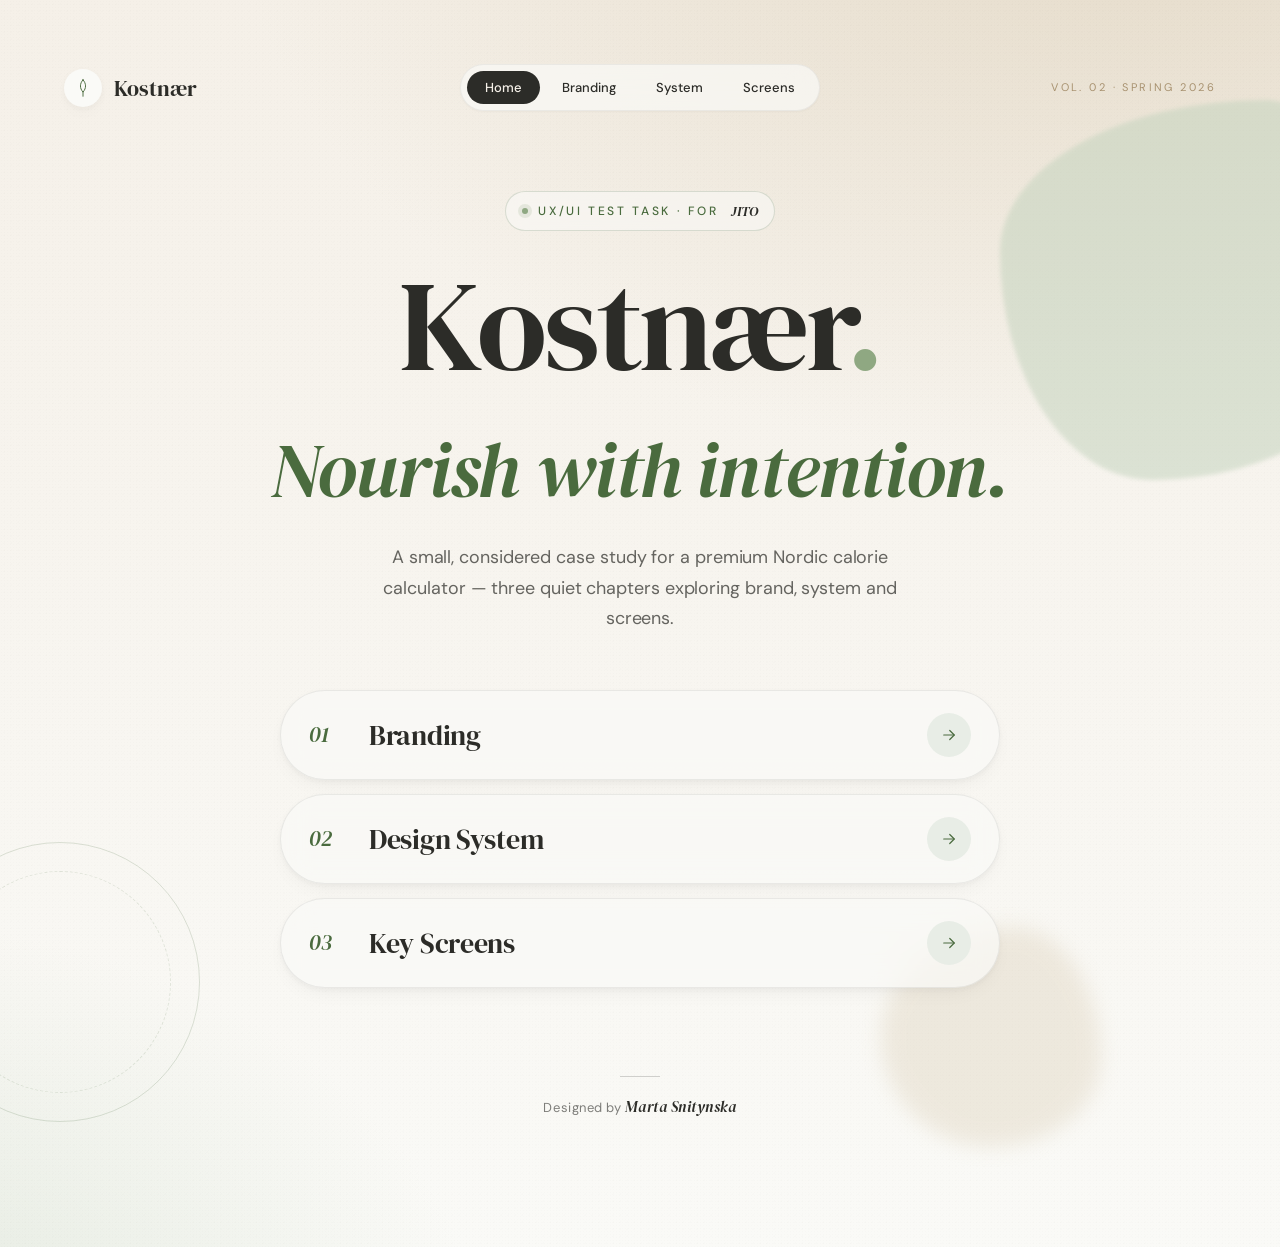
==== index.html @ 0f84d73f "branding and design system" ====
<!DOCTYPE html>
<html lang="en">
<head>
  <meta charset="UTF-8" />
  <meta name="viewport" content="width=device-width, initial-scale=1.0" />
  <title>Kostnær — Test Task for JITO</title>
  <meta name="description" content="UX/UI test task for JITO — Kostnær, a calm Nordic calorie calculator. By Marta Snitynska." />
  <link rel="preconnect" href="https://fonts.googleapis.com" />
  <link rel="preconnect" href="https://fonts.gstatic.com" crossorigin />
  <link href="https://fonts.googleapis.com/css2?family=DM+Serif+Display:ital@0;1&family=DM+Sans:wght@300;400;500&display=swap" rel="stylesheet" />
  <link rel="stylesheet" href="index.css" />
  <link rel="stylesheet" href="navigation.css" />
</head>
<body>

  <main class="hero">

    <!-- Decorative shapes -->
    <div class="hero__grain" aria-hidden="true"></div>
    <span class="shape shape--leaf" aria-hidden="true"></span>
    <span class="shape shape--ring" aria-hidden="true"></span>
    <span class="shape shape--blob" aria-hidden="true"></span>

    <nav class="topbar" aria-label="Primary">
      <a class="topbar__brand" href="./index.html">
        <span class="topbar__mark" aria-hidden="true">
          <svg viewBox="0 0 32 32" width="22" height="22" fill="none" stroke="currentColor" stroke-width="1.4" stroke-linecap="round" stroke-linejoin="round">
            <path d="M16 4c-5 6-5 12 0 18 5-6 5-12 0-18Z" />
            <path d="M16 22v6" />
          </svg>
        </span>
        <span class="topbar__name">Kostn&aelig;r</span>
      </a>
      <ul class="topbar__nav">
        <li><a href="./index.html" aria-current="page">Home</a></li>
        <li><a href="./1_branding/1_branding.html">Branding</a></li>
        <li><a href="./2_design_system/2_design_system.html">System</a></li>
        <li><a href="./3_screens/3_screens.html">Screens</a></li>
      </ul>
      <span class="topbar__meta">Vol. 02 &middot; Spring 2026</span>
    </nav>

    <!-- Center content -->
    <div class="hero__inner">

      <span class="eyebrow">
        <span class="eyebrow__dot" aria-hidden="true"></span>
        UX/UI Test Task · for <em>JITO</em>
      </span>

      <h1 class="hero__title">
        Kostnær<span class="dot">.</span><br />
        <em>Nourish with intention.</em>
      </h1>

      <p class="hero__lead">
        A small, considered case study for a premium Nordic calorie
        calculator — three quiet chapters exploring brand, system and screens.
      </p>

      <!-- Three chapter links -->
      <nav class="chapters" aria-label="Case study chapters">

        <a class="chapter" href="./1_branding/1_branding.html">
          <span class="chapter__index">01</span>
          <span class="chapter__title">Branding</span>
          <span class="chapter__arrow" aria-hidden="true">
            <svg viewBox="0 0 24 24" width="18" height="18" fill="none" stroke="currentColor" stroke-width="1.6" stroke-linecap="round" stroke-linejoin="round">
              <path d="M5 12h14" />
              <path d="M13 6l6 6-6 6" />
            </svg>
          </span>
        </a>

        <a class="chapter" href="./2_design_system/2_design_system.html">
          <span class="chapter__index">02</span>
          <span class="chapter__title">Design System</span>
          <span class="chapter__arrow" aria-hidden="true">
            <svg viewBox="0 0 24 24" width="18" height="18" fill="none" stroke="currentColor" stroke-width="1.6" stroke-linecap="round" stroke-linejoin="round">
              <path d="M5 12h14" />
              <path d="M13 6l6 6-6 6" />
            </svg>
          </span>
        </a>

        <a class="chapter" href="./3_screens/3_screens.html">
          <span class="chapter__index">03</span>
          <span class="chapter__title">Key Screens</span>
          <span class="chapter__arrow" aria-hidden="true">
            <svg viewBox="0 0 24 24" width="18" height="18" fill="none" stroke="currentColor" stroke-width="1.6" stroke-linecap="round" stroke-linejoin="round">
              <path d="M5 12h14" />
              <path d="M13 6l6 6-6 6" />
            </svg>
          </span>
        </a>

      </nav>

      <!-- Small about line -->
      <footer class="signoff">
        <span class="signoff__rule" aria-hidden="true"></span>
        <p class="signoff__text">
          Designed by <em>Marta Snitynska</em>
        </p>
      </footer>

    </div>
  </main>

</body>
</html>
---- index.css ----
/* =====================================================
   Kostnær · Home (JITO Test Task)
   Minimal Scandinavian Wellness
   ===================================================== */

:root {
  --cream: #F5F0E8;
  --sage: #8FA882;
  --sage-light: #C5D4BF;
  --sage-dark: #4A6B3E;
  --birch: #D4C5A9;
  --birch-dark: #A89270;
  --stone: #2C2C28;
  --mist: #E8EDE6;
  --white: #FAFAF7;
  --frost: #EEF2EE;

  --serif: "DM Serif Display", "Times New Roman", serif;
  --sans:  "DM Sans", -apple-system, BlinkMacSystemFont, "Helvetica Neue", sans-serif;

  --ease: cubic-bezier(.22,.61,.36,1);

  --sh-1: 0 8px 24px -12px rgba(44,44,40,.10), 0 2px 6px rgba(44,44,40,.04);
  --sh-2: 0 28px 60px -28px rgba(44,44,40,.18), 0 6px 18px rgba(44,44,40,.05);

  --pad-x: clamp(20px, 5vw, 88px);
}

/* Reset */
*, *::before, *::after { box-sizing: border-box; }
html { -webkit-text-size-adjust: 100%; }
body {
  margin: 0;
  font-family: var(--sans);
  font-weight: 400;
  color: var(--stone);
  background: var(--cream);
  line-height: 1.6;
  letter-spacing: -0.005em;
  -webkit-font-smoothing: antialiased;
  -moz-osx-font-smoothing: grayscale;
  min-height: 100vh;
  overflow-x: hidden;
}
a { color: inherit; text-decoration: none; }
em { font-style: italic; }
::selection { background: var(--sage-light); color: var(--sage-dark); }

/* =====================================================
   HERO (the whole page)
   ===================================================== */
.hero {
  position: relative;
  min-height: 100vh;
  padding: clamp(24px, 4vw, 48px) var(--pad-x);
  display: flex;
  flex-direction: column;
  background:
    radial-gradient(120% 80% at 90% -10%, rgba(212,197,169,.50), transparent 60%),
    radial-gradient(80% 60% at -10% 110%, rgba(197,212,191,.45), transparent 60%),
    linear-gradient(180deg, var(--cream), var(--white));
  overflow: hidden;
  isolation: isolate;
}

.hero__grain {
  position: absolute; inset: 0;
  pointer-events: none;
  opacity: .35;
  mix-blend-mode: multiply;
  background-image:
    radial-gradient(rgba(44,44,40,.045) 1px, transparent 1px),
    radial-gradient(rgba(44,44,40,.03) 1px, transparent 1px);
  background-size: 3px 3px, 7px 7px;
  background-position: 0 0, 1px 1px;
}

/* Decorative shapes */
.shape {
  position: absolute;
  pointer-events: none;
  z-index: 0;
}
.shape--leaf {
  width: 380px; height: 380px;
  right: -100px; top: 8%;
  background: var(--sage-light);
  border-radius: 70% 30% 60% 40% / 40% 60% 40% 60%;
  filter: blur(2px);
  opacity: .55;
  animation: float 14s ease-in-out infinite;
}
.shape--ring {
  width: 280px; height: 280px;
  left: -80px; bottom: 10%;
  border: 1px solid rgba(74,107,62,.18);
  border-radius: 50%;
  animation: float 18s ease-in-out infinite reverse;
}
.shape--ring::after {
  content: "";
  position: absolute; inset: 28px;
  border-radius: 50%;
  border: 1px dashed rgba(74,107,62,.14);
}
.shape--blob {
  width: 220px; height: 220px;
  right: 14%; bottom: 8%;
  background: var(--birch);
  border-radius: 60% 40% 50% 50% / 50% 60% 40% 50%;
  opacity: .30;
  filter: blur(10px);
  animation: float 22s ease-in-out infinite;
}

@keyframes float {
  0%, 100% { transform: translateY(0) rotate(0); }
  50%      { transform: translateY(-22px) rotate(2deg); }
}

/* =====================================================
   Top meta strip
   ===================================================== */
.topmeta {
  position: relative;
  z-index: 3;
  display: flex;
  justify-content: space-between;
  align-items: center;
  font-size: 11px;
  letter-spacing: .26em;
  text-transform: uppercase;
  color: var(--birch-dark);
}
.topmeta__left,
.topmeta__right { font-family: var(--sans); }

/* =====================================================
   Inner content
   ===================================================== */
.hero__inner {
  position: relative;
  z-index: 3;
  margin: auto;
  padding: clamp(48px, 8vw, 80px) 0;
  max-width: 880px;
  width: 100%;
  text-align: center;
  display: flex;
  flex-direction: column;
  align-items: center;
}

/* Eyebrow */
.eyebrow {
  display: inline-flex;
  align-items: center;
  gap: 10px;
  font-size: 12px;
  letter-spacing: .22em;
  text-transform: uppercase;
  color: var(--sage-dark);
  font-weight: 500;
  padding: 8px 16px;
  border: 1px solid rgba(74,107,62,.18);
  background: rgba(250,250,247,.55);
  backdrop-filter: blur(10px);
  -webkit-backdrop-filter: blur(10px);
  border-radius: 999px;
}
.eyebrow em {
  font-family: var(--serif);
  font-style: italic;
  text-transform: none;
  letter-spacing: 0;
  font-weight: 400;
  font-size: 14px;
  color: var(--stone);
  margin-left: 2px;
}
.eyebrow__dot {
  width: 6px; height: 6px;
  border-radius: 50%;
  background: var(--sage);
  box-shadow: 0 0 0 4px rgba(143,168,130,.18);
}

/* Title */
.hero__title {
  font-family: var(--serif);
  font-weight: 400;
  font-size: clamp(56px, 10vw, 132px);
  line-height: 0.98;
  letter-spacing: -0.025em;
  margin: 32px 0 28px;
  color: var(--stone);
}
.hero__title em {
  color: var(--sage-dark);
  font-style: italic;
  font-size: 0.6em;
  display: inline-block;
  margin-top: 12px;
  letter-spacing: -0.015em;
}
.hero__title .dot { color: var(--sage); }

.hero__lead {
  font-size: clamp(16px, 1.4vw, 18px);
  line-height: 1.7;
  color: rgba(44,44,40,.72);
  max-width: 520px;
  margin: 0 0 56px;
}

/* =====================================================
   Chapter links (3 buttons)
   ===================================================== */
.chapters {
  width: 100%;
  max-width: 720px;
  display: flex;
  flex-direction: column;
  gap: 14px;
  margin-bottom: 64px;
}
.chapter {
  position: relative;
  display: flex;
  align-items: center;
  gap: 24px;
  padding: 22px 28px;
  background: rgba(250,250,247,.7);
  backdrop-filter: blur(14px);
  -webkit-backdrop-filter: blur(14px);
  border: 1px solid rgba(44,44,40,.08);
  border-radius: 999px;
  box-shadow: var(--sh-1);
  transition: transform .4s var(--ease),
              background .4s var(--ease),
              border-color .4s var(--ease),
              box-shadow .4s var(--ease),
              color .4s var(--ease);
  text-align: left;
}
.chapter:hover {
  transform: translateY(-3px);
  background: var(--stone);
  color: var(--white);
  border-color: var(--stone);
  box-shadow: var(--sh-2);
}

.chapter__index {
  font-family: var(--serif);
  font-style: italic;
  font-size: 22px;
  color: var(--sage-dark);
  min-width: 36px;
  transition: color .4s var(--ease);
}
.chapter:hover .chapter__index { color: var(--sage-light); }

.chapter__title {
  flex: 1;
  font-family: var(--serif);
  font-size: clamp(22px, 2.4vw, 28px);
  letter-spacing: -0.01em;
  line-height: 1;
}

.chapter__arrow {
  width: 44px; height: 44px;
  border-radius: 50%;
  background: var(--mist);
  color: var(--sage-dark);
  display: grid; place-items: center;
  transition: background .4s var(--ease), color .4s var(--ease);
}
.chapter__arrow svg { transition: transform .4s var(--ease); }
.chapter:hover .chapter__arrow {
  background: var(--sage-light);
  color: var(--sage-dark);
}
.chapter:hover .chapter__arrow svg { transform: translateX(3px); }

/* =====================================================
   Sign-off (small about me line)
   ===================================================== */
.signoff {
  position: relative;
  z-index: 3;
  margin-top: auto;
  padding-top: 24px;
  display: flex;
  flex-direction: column;
  align-items: center;
  gap: 18px;
}
.signoff__rule {
  width: 40px;
  height: 1px;
  background: rgba(44,44,40,.2);
}
.signoff__text {
  margin: 0;
  font-size: 13px;
  letter-spacing: .04em;
  color: rgba(44,44,40,.6);
}
.signoff__text em {
  font-family: var(--serif);
  font-style: italic;
  color: var(--stone);
  font-size: 15px;
}

/* =====================================================
   Responsive
   ===================================================== */
@media (max-width: 720px) {
  .topmeta { font-size: 10px; }
  .hero__title { font-size: clamp(48px, 13vw, 80px); }
  .chapter { padding: 18px 22px; gap: 16px; }
  .chapter__title { font-size: 19px; }
  .chapter__arrow { width: 38px; height: 38px; }
  .eyebrow em { display: inline; }
}

@media (prefers-reduced-motion: reduce) {
  *, *::before, *::after {
    animation-duration: 0.01ms !important;
    animation-iteration-count: 1 !important;
    transition-duration: 0.01ms !important;
  }
}
---- navigation.css ----
/* Shared primary navigation */
.topbar {
  position: relative;
  z-index: 5;
  width: 100%;
  max-width: var(--maxw, 1280px);
  margin: 0 auto;
  display: grid;
  grid-template-columns: 1fr auto 1fr;
  align-items: center;
  gap: 24px;
  padding: 16px 0 0;
}

.topbar__brand {
  display: inline-flex;
  align-items: center;
  gap: 12px;
  color: var(--stone);
  text-decoration: none;
}

.topbar__mark {
  width: 38px;
  height: 38px;
  display: inline-flex;
  align-items: center;
  justify-content: center;
  flex: 0 0 38px;
  background: var(--white);
  border-radius: 999px;
  color: var(--sage-dark);
  box-shadow: var(--sh-1, 0 8px 24px -12px rgba(44,44,40,.10), 0 2px 6px rgba(44,44,40,.04));
}

.topbar__name {
  font-family: var(--serif, "DM Serif Display", "Times New Roman", serif);
  font-size: 22px;
  line-height: 1;
  letter-spacing: 0;
}

.topbar__nav {
  display: inline-flex;
  align-items: center;
  justify-content: center;
  gap: 4px;
  justify-self: center;
  margin: 0;
  padding: 6px;
  list-style: none;
  background: rgba(250,250,247,.7);
  border: 1px solid rgba(44,44,40,.06);
  border-radius: 999px;
  box-shadow: var(--sh-0, 0 1px 2px rgba(44,44,40,.04));
  backdrop-filter: blur(14px);
  -webkit-backdrop-filter: blur(14px);
}

.topbar__nav a {
  display: block;
  padding: 10px 18px;
  border-radius: 999px;
  color: var(--stone);
  font-size: 13px;
  font-weight: 500;
  line-height: 1;
  letter-spacing: 0;
  text-decoration: none;
  white-space: nowrap;
  transition: background .3s var(--ease, ease), color .3s var(--ease, ease);
}

.topbar__nav a:hover {
  background: var(--mist);
}

.topbar__nav a[aria-current="page"] {
  background: var(--stone);
  color: var(--cream);
}

.topbar__meta {
  justify-self: end;
  color: var(--birch-dark);
  font-size: 11px;
  line-height: 1;
  letter-spacing: 0.22em;
  text-transform: uppercase;
  white-space: nowrap;
}

@media (max-width: 980px) {
  .topbar {
    grid-template-columns: auto 1fr;
    gap: 12px;
  }

  .topbar__nav {
    grid-column: 1 / -1;
    order: 3;
    justify-self: stretch;
    justify-content: center;
    overflow-x: auto;
  }

  .topbar__meta {
    display: none;
  }
}

@media (max-width: 520px) {
  .topbar__nav {
    justify-content: flex-start;
  }

  .topbar__nav a {
    padding-inline: 14px;
  }
}
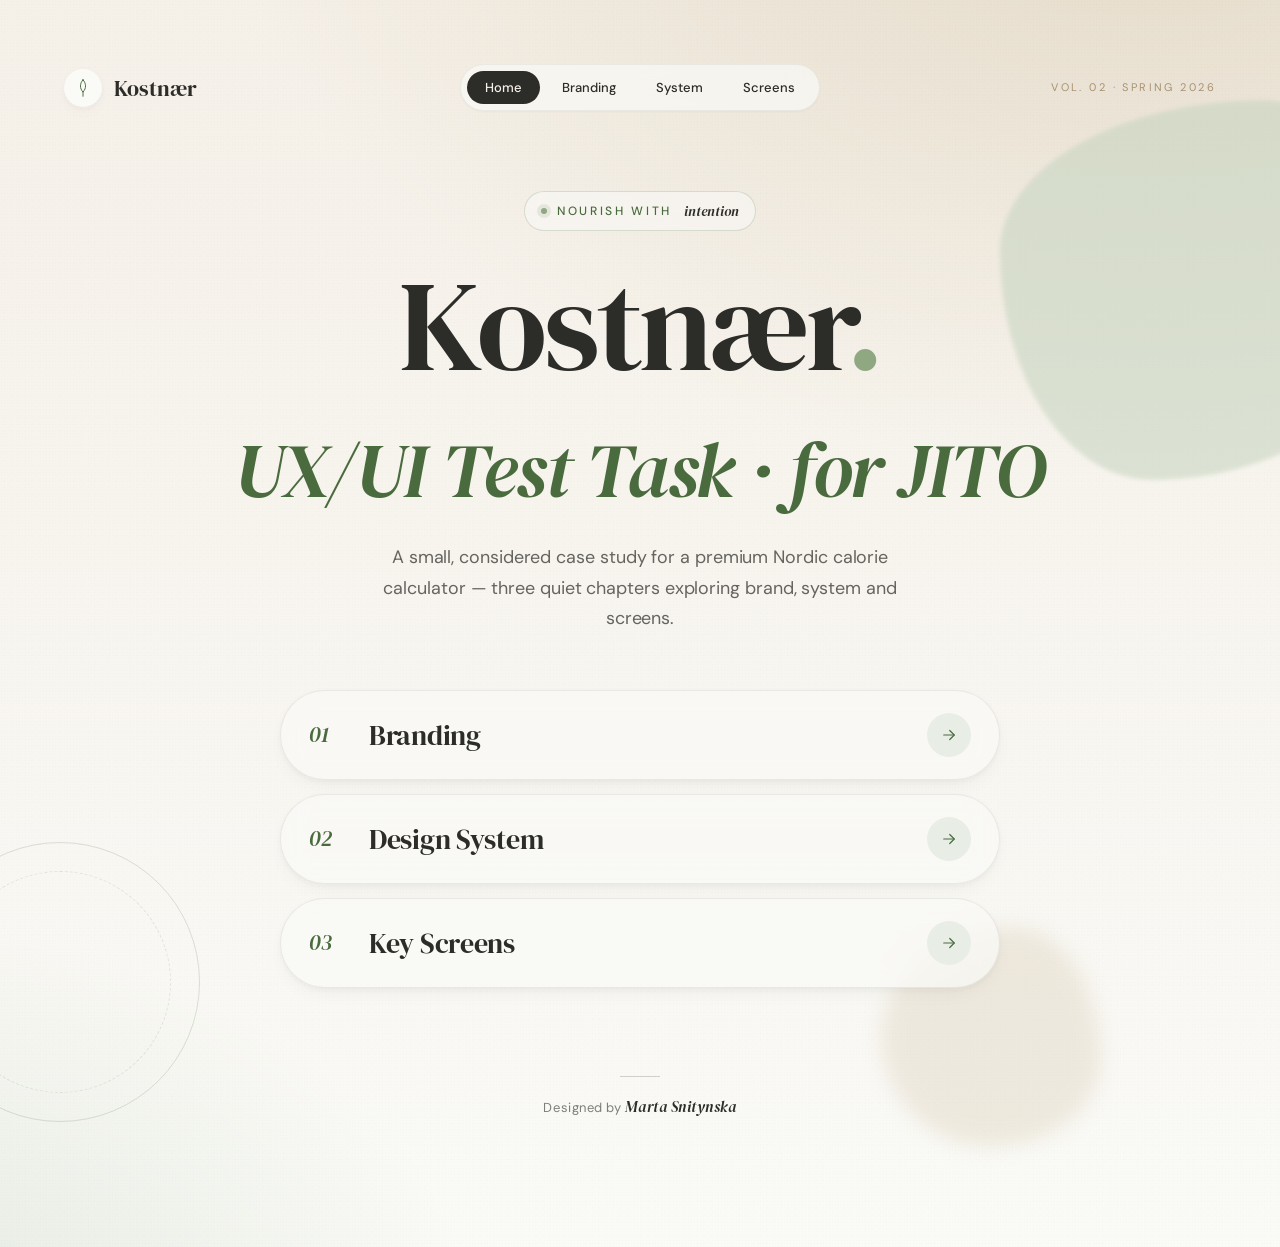
==== commit 324708fb: "deleted navigation.css" ====
--- a/index.html
+++ b/index.html
@@ -45,12 +45,12 @@
 
       <span class="eyebrow">
         <span class="eyebrow__dot" aria-hidden="true"></span>
-        UX/UI Test Task · for <em>JITO</em>
+        Nourish with <em>intention</em>
       </span>
 
       <h1 class="hero__title">
         Kostnær<span class="dot">.</span><br />
-        <em>Nourish with intention.</em>
+        <em>UX/UI Test Task · for JITO</em>
       </h1>
 
       <p class="hero__lead">
--- a/index.css
+++ b/index.css
@@ -45,6 +45,127 @@
 a { color: inherit; text-decoration: none; }
 em { font-style: italic; }
 ::selection { background: var(--sage-light); color: var(--sage-dark); }
+
+/* Shared primary navigation */
+.topbar {
+  position: relative;
+  z-index: 5;
+  width: 100%;
+  max-width: var(--maxw, 1280px);
+  margin: 0 auto;
+  display: grid;  grid-template-columns: 1fr auto 1fr;
+  align-items: center;
+  gap: 24px;
+  padding: 16px 0 0;
+}
+
+.topbar__brand {
+  display: inline-flex;
+  align-items: center;
+  gap: 12px;
+  color: var(--stone);
+  text-decoration: none;
+}
+
+.topbar__mark {
+  width: 38px;
+  height: 38px;
+  display: inline-flex;
+  align-items: center;
+  justify-content: center;
+  flex: 0 0 38px;
+  background: var(--white);
+  border-radius: 999px;
+  color: var(--sage-dark);
+  box-shadow: var(--sh-1, 0 8px 24px -12px rgba(44,44,40,.10), 0 2px 6px rgba(44,44,40,.04));
+}
+
+.topbar__name {
+  font-family: var(--serif, "DM Serif Display", "Times New Roman", serif);
+  font-size: 22px;
+  line-height: 1;
+  letter-spacing: 0;
+}
+
+.topbar__nav {
+  display: inline-flex;
+  align-items: center;
+  justify-content: center;
+  gap: 4px;
+  justify-self: center;
+  margin: 0;
+  padding: 6px;
+  list-style: none;
+  background: rgba(250,250,247,.7);
+  border: 1px solid rgba(44,44,40,.06);
+  border-radius: 999px;
+  box-shadow: var(--sh-0, 0 1px 2px rgba(44,44,40,.04));
+  backdrop-filter: blur(14px);
+  -webkit-backdrop-filter: blur(14px);
+}
+
+.topbar__nav a {
+  display: block;
+  padding: 10px 18px;
+  border-radius: 999px;
+  color: var(--stone);
+  font-size: 13px;
+  font-weight: 500;
+  line-height: 1;
+  letter-spacing: 0;
+  text-decoration: none;
+  white-space: nowrap;
+  transition: background .3s var(--ease, ease), color .3s var(--ease, ease);
+}
+
+.topbar__nav a:hover {
+  background: var(--mist);
+}
+
+.topbar__nav a[aria-current="page"] {
+  background: var(--stone);
+  color: var(--cream);
+}
+
+.topbar__meta {
+  justify-self: end;
+  color: var(--birch-dark);
+  font-size: 11px;
+  line-height: 1;
+  letter-spacing: 0.22em;
+  text-transform: uppercase;
+  white-space: nowrap;
+}
+
+@media (max-width: 980px) {
+  .topbar {
+    grid-template-columns: auto 1fr;
+    gap: 12px;
+  }
+
+  .topbar__nav {
+    grid-column: 1 / -1;
+    order: 3;
+    justify-self: stretch;
+    justify-content: center;
+    overflow-x: auto;
+  }
+
+  .topbar__meta {
+    display: none;
+  }
+}
+
+@media (max-width: 520px) {
+  .topbar__nav {
+    justify-content: flex-start;
+  }
+
+  .topbar__nav a {
+    padding-inline: 14px;
+  }
+}
+
 
 /* =====================================================
    HERO (the whole page)
--- a/navigation.css
+++ b/navigation.css
@@ -5,8 +5,7 @@
   width: 100%;
   max-width: var(--maxw, 1280px);
   margin: 0 auto;
-  display: grid;
-  grid-template-columns: 1fr auto 1fr;
+  display: grid;  grid-template-columns: 1fr auto 1fr;
   align-items: center;
   gap: 24px;
   padding: 16px 0 0;
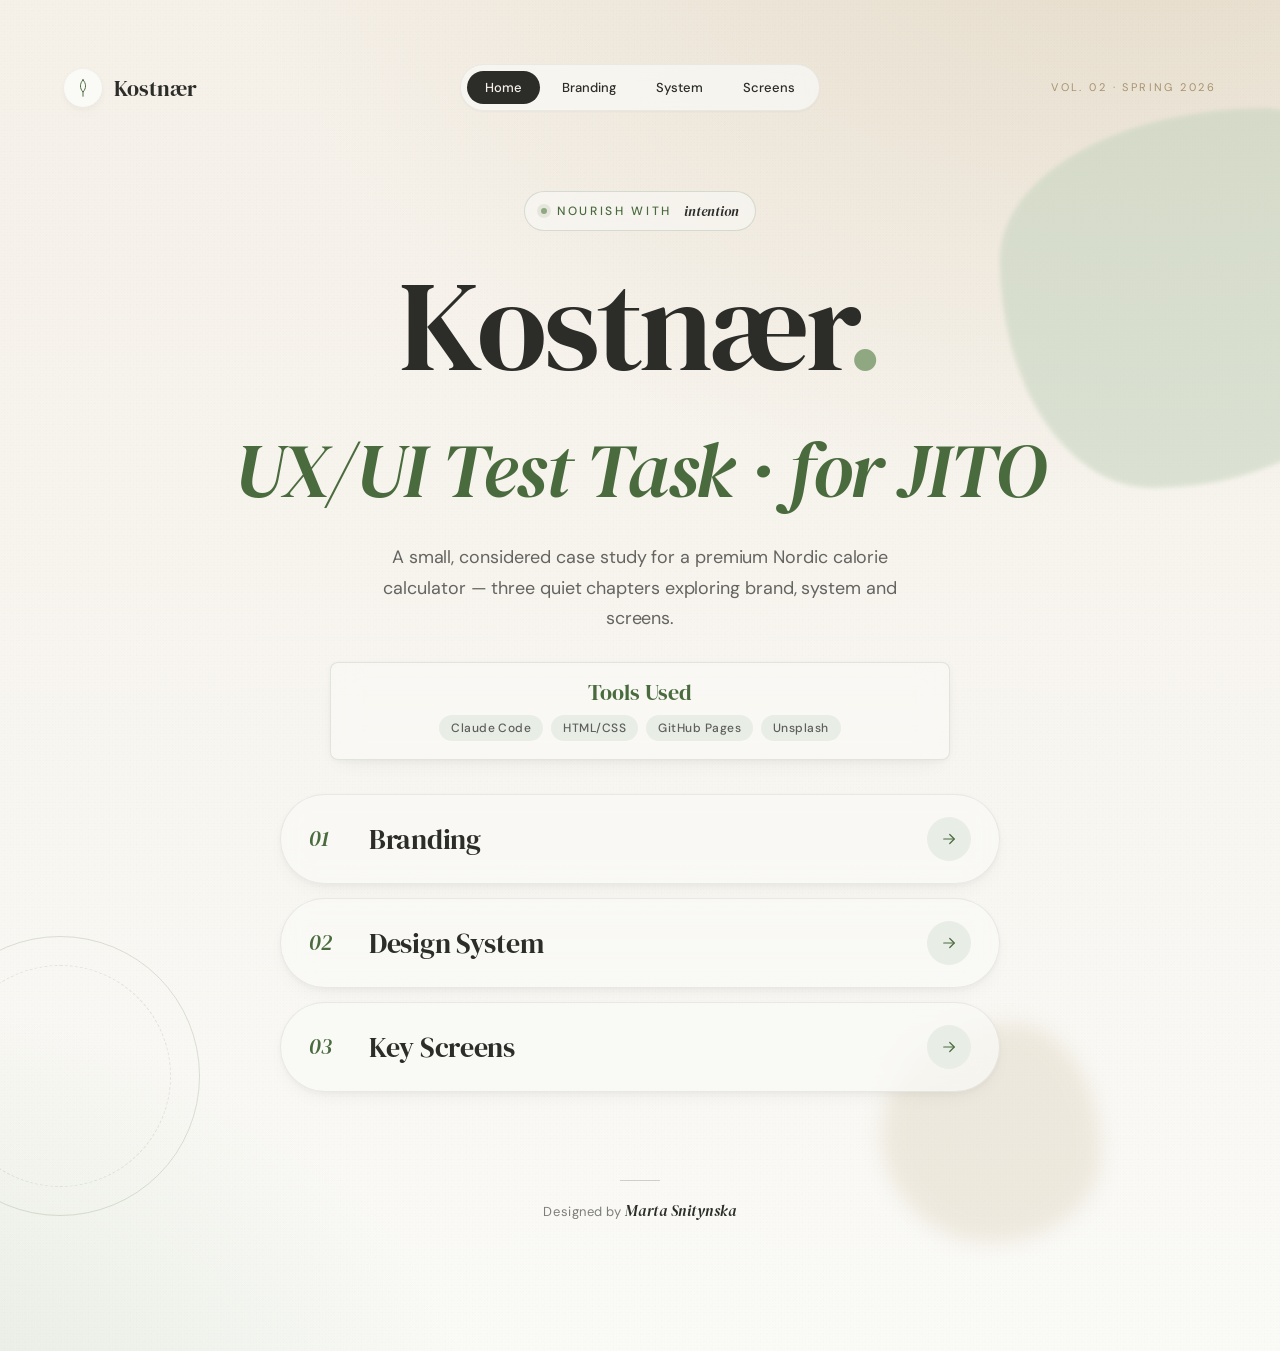
==== commit a0164cc6: "tools used" ====
--- a/index.html
+++ b/index.html
@@ -9,7 +9,6 @@
   <link rel="preconnect" href="https://fonts.gstatic.com" crossorigin />
   <link href="https://fonts.googleapis.com/css2?family=DM+Serif+Display:ital@0;1&family=DM+Sans:wght@300;400;500&display=swap" rel="stylesheet" />
   <link rel="stylesheet" href="index.css" />
-  <link rel="stylesheet" href="navigation.css" />
 </head>
 <body>
 
@@ -29,7 +28,7 @@
             <path d="M16 22v6" />
           </svg>
         </span>
-        <span class="topbar__name">Kostn&aelig;r</span>
+        <span class="topbar__name">Kostnær</span>
       </a>
       <ul class="topbar__nav">
         <li><a href="./index.html" aria-current="page">Home</a></li>
@@ -57,6 +56,17 @@
         A small, considered case study for a premium Nordic calorie
         calculator — three quiet chapters exploring brand, system and screens.
       </p>
+
+      <!-- Tools used -->
+      <section class="tools-used" aria-labelledby="tools-used-title">
+        <h2 id="tools-used-title" class="tools-used__title">Tools Used</h2>
+        <ul class="tools-used__list">
+          <li>Claude Code</li>
+          <li>HTML/CSS</li>
+          <li>GitHub Pages</li>
+          <li>Unsplash</li>
+        </ul>
+      </section>
 
       <!-- Three chapter links -->
       <nav class="chapters" aria-label="Case study chapters">
--- a/index.css
+++ b/index.css
@@ -28,7 +28,7 @@
 
 /* Reset */
 *, *::before, *::after { box-sizing: border-box; }
-html { -webkit-text-size-adjust: 100%; }
+html { text-size-adjust: 100%; -webkit-text-size-adjust: 100%; }
 body {
   margin: 0;
   font-family: var(--sans);
@@ -331,7 +331,51 @@
   line-height: 1.7;
   color: rgba(44,44,40,.72);
   max-width: 520px;
-  margin: 0 0 56px;
+  margin: 0 0 28px;
+}
+
+.tools-used {
+  width: 100%;
+  max-width: 620px;
+  margin: 0 0 34px;
+  padding: 18px 22px;
+  background: rgba(250,250,247,.58);
+  border: 1px solid rgba(74,107,62,.14);
+  border-radius: 8px;
+  box-shadow: var(--sh-1);
+  backdrop-filter: blur(14px);
+  -webkit-backdrop-filter: blur(14px);
+}
+
+.tools-used__title {
+  margin: 0 0 12px;
+  font-family: var(--serif);
+  font-size: 22px;
+  font-weight: 400;
+  line-height: 1;
+  letter-spacing: 0;
+  color: var(--sage-dark);
+}
+
+.tools-used__list {
+  display: flex;
+  flex-wrap: wrap;
+  justify-content: center;
+  gap: 8px;
+  margin: 0;
+  padding: 0;
+  list-style: none;
+}
+
+.tools-used__list li {
+  padding: 7px 12px;
+  border-radius: 999px;
+  background: var(--mist);
+  color: rgba(44,44,40,.74);
+  font-size: 12px;
+  font-weight: 500;
+  line-height: 1;
+  letter-spacing: .04em;
 }
 
 /* =====================================================
@@ -454,4 +498,4 @@
     animation-iteration-count: 1 !important;
     transition-duration: 0.01ms !important;
   }
-}+}
